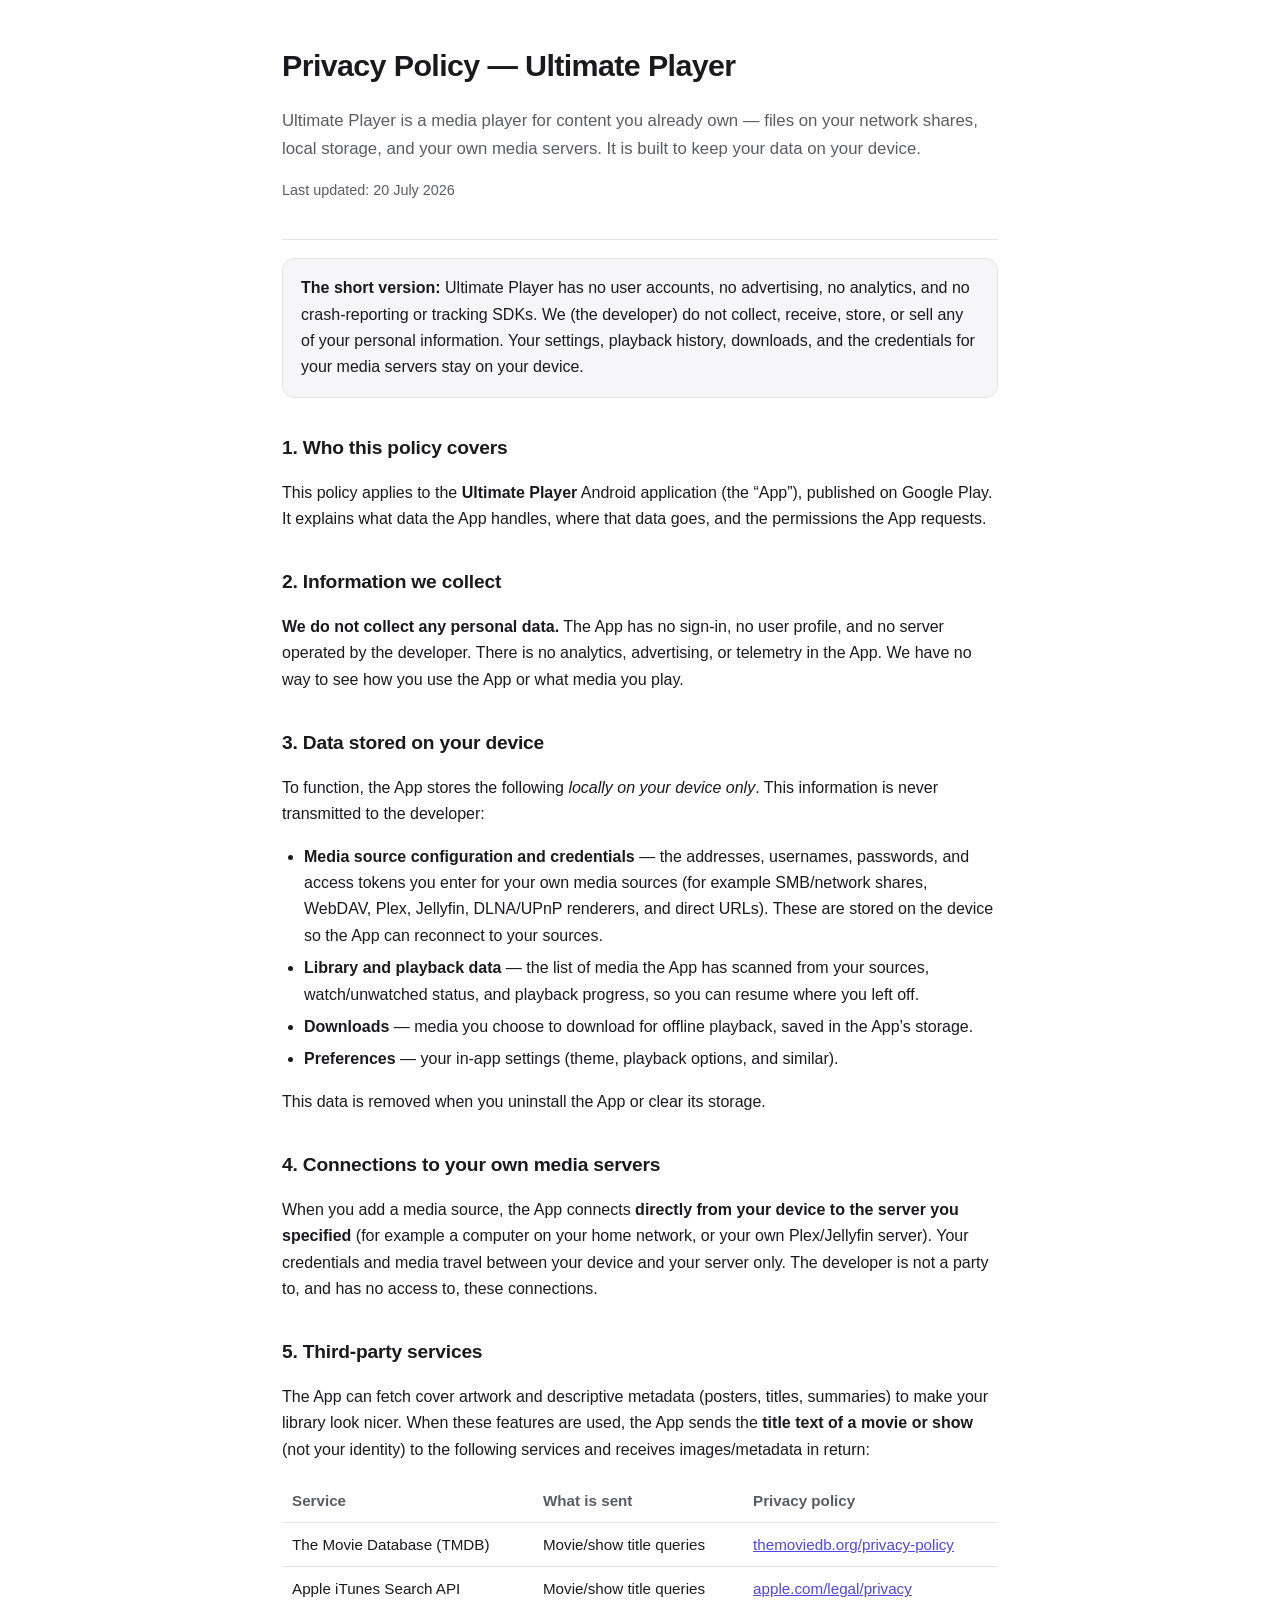
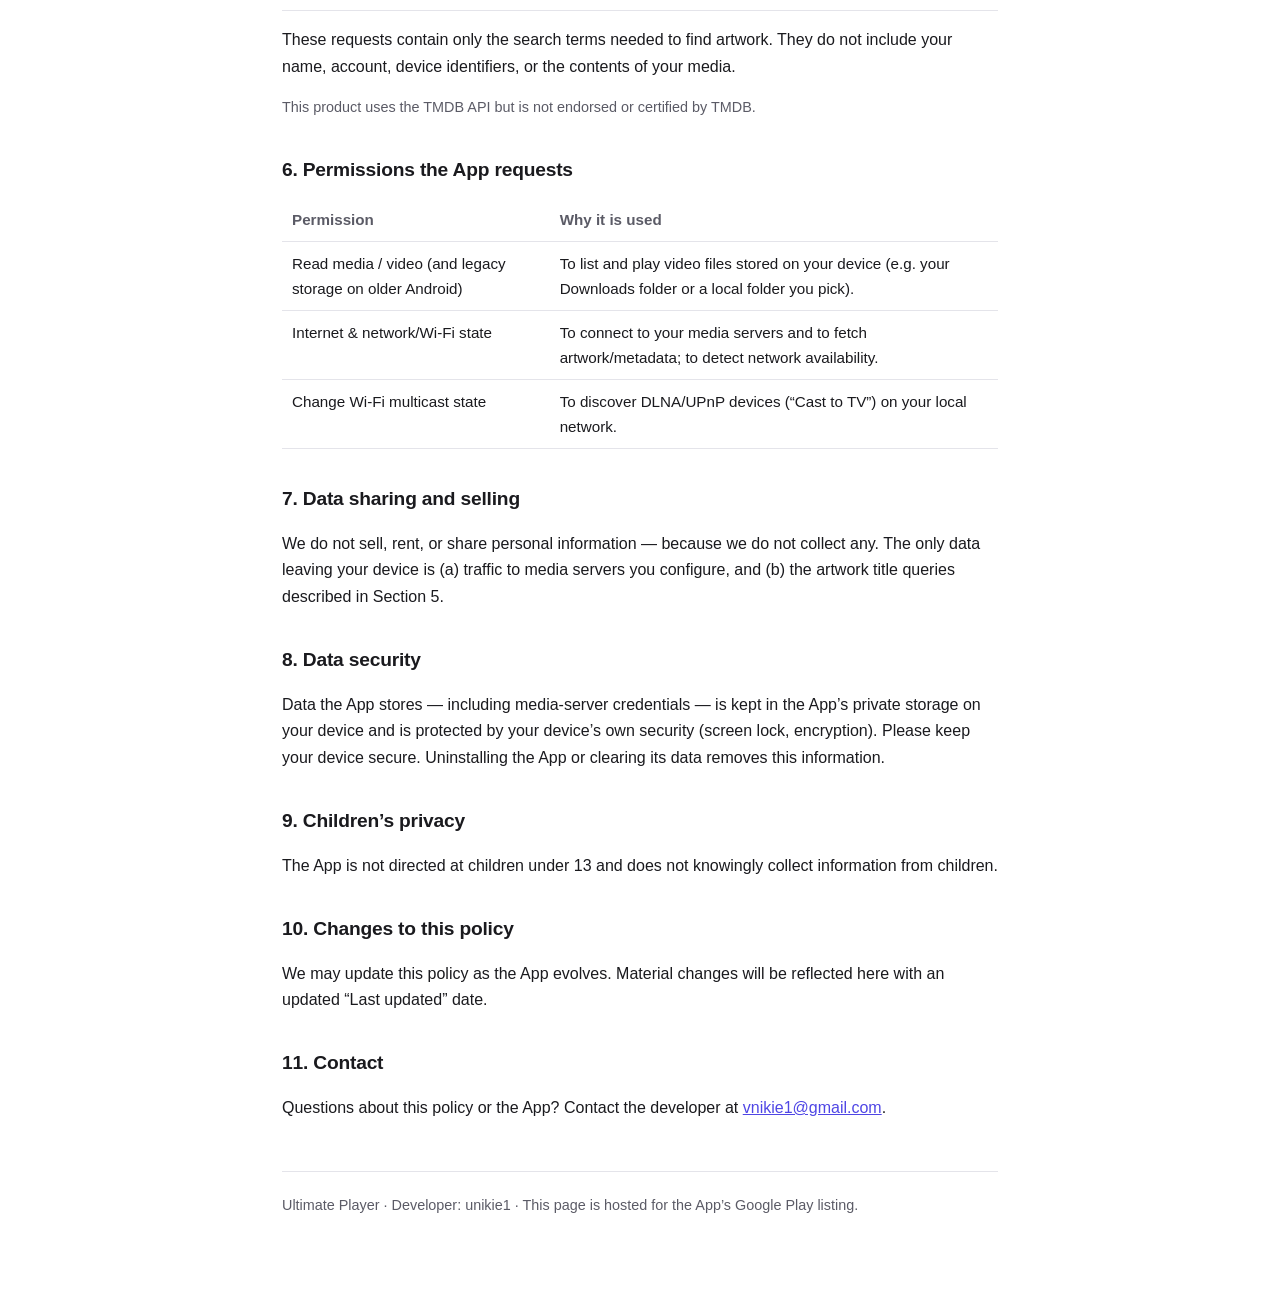
==== index.html @ 0bce978e "Add privacy policy page for Google Play Static privacy policy for the Ultimate Player Android app, h" ====
<!DOCTYPE html>
<html lang="en">
<head>
<meta charset="utf-8">
<meta name="viewport" content="width=device-width, initial-scale=1">
<title>Ultimate Player — Privacy Policy</title>
<style>
  :root {
    --bg: #ffffff; --fg: #1a1a1e; --muted: #5b5b66; --card: #f6f6f8;
    --border: #e4e4ea; --accent: #4f46e5; --accent-fg: #ffffff;
  }
  @media (prefers-color-scheme: dark) {
    :root {
      --bg: #0f0f12; --fg: #ececf1; --muted: #a0a0ad; --card: #1a1a20;
      --border: #2a2a33; --accent: #8b83ff; --accent-fg: #0f0f12;
    }
  }
  * { box-sizing: border-box; }
  html { -webkit-text-size-adjust: 100%; }
  body {
    margin: 0; background: var(--bg); color: var(--fg);
    font: 16px/1.65 -apple-system, BlinkMacSystemFont, "Segoe UI", Roboto, Helvetica, Arial, sans-serif;
  }
  .wrap { max-width: 760px; margin: 0 auto; padding: 40px 22px 80px; }
  header { border-bottom: 1px solid var(--border); padding-bottom: 22px; margin-bottom: 8px; }
  h1 { font-size: 1.9rem; margin: 0 0 6px; letter-spacing: -0.02em; }
  h2 { font-size: 1.2rem; margin: 34px 0 10px; letter-spacing: -0.01em; }
  h3 { font-size: 1.02rem; margin: 22px 0 6px; }
  p, li { color: var(--fg); }
  .lede { color: var(--muted); font-size: 1.05rem; }
  .meta { color: var(--muted); font-size: 0.9rem; margin-top: 10px; }
  a { color: var(--accent); }
  ul { padding-left: 22px; }
  li { margin: 6px 0; }
  .callout {
    background: var(--card); border: 1px solid var(--border); border-radius: 12px;
    padding: 16px 18px; margin: 18px 0;
  }
  .callout strong { color: var(--fg); }
  code { background: var(--card); border: 1px solid var(--border); border-radius: 5px; padding: 1px 6px; font-size: 0.88em; }
  footer { margin-top: 50px; padding-top: 22px; border-top: 1px solid var(--border); color: var(--muted); font-size: 0.9rem; }
  table { border-collapse: collapse; width: 100%; margin: 12px 0; font-size: 0.95rem; }
  th, td { text-align: left; padding: 9px 10px; border-bottom: 1px solid var(--border); vertical-align: top; }
  th { color: var(--muted); font-weight: 600; }
</style>
</head>
<body>
<div class="wrap">
  <header>
    <h1>Privacy Policy — Ultimate Player</h1>
    <p class="lede">Ultimate Player is a media player for content you already own — files on your
      network shares, local storage, and your own media servers. It is built to keep your data on
      your device.</p>
    <p class="meta">Last updated: 20 July 2026</p>
  </header>

  <div class="callout">
    <strong>The short version:</strong> Ultimate Player has no user accounts, no advertising, no
    analytics, and no crash-reporting or tracking SDKs. We (the developer) do not collect, receive,
    store, or sell any of your personal information. Your settings, playback history, downloads, and
    the credentials for your media servers stay on your device.
  </div>

  <h2>1. Who this policy covers</h2>
  <p>This policy applies to the <strong>Ultimate Player</strong> Android application (the “App”),
    published on Google Play. It explains what data the App handles, where that data goes, and the
    permissions the App requests.</p>

  <h2>2. Information we collect</h2>
  <p><strong>We do not collect any personal data.</strong> The App has no sign-in, no user profile,
    and no server operated by the developer. There is no analytics, advertising, or telemetry in the
    App. We have no way to see how you use the App or what media you play.</p>

  <h2>3. Data stored on your device</h2>
  <p>To function, the App stores the following <em>locally on your device only</em>. This information
    is never transmitted to the developer:</p>
  <ul>
    <li><strong>Media source configuration and credentials</strong> — the addresses, usernames,
      passwords, and access tokens you enter for your own media sources (for example SMB/network
      shares, WebDAV, Plex, Jellyfin, DLNA/UPnP renderers, and direct URLs). These are stored on the
      device so the App can reconnect to your sources.</li>
    <li><strong>Library and playback data</strong> — the list of media the App has scanned from your
      sources, watch/unwatched status, and playback progress, so you can resume where you left off.</li>
    <li><strong>Downloads</strong> — media you choose to download for offline playback, saved in the
      App’s storage.</li>
    <li><strong>Preferences</strong> — your in-app settings (theme, playback options, and similar).</li>
  </ul>
  <p>This data is removed when you uninstall the App or clear its storage.</p>

  <h2>4. Connections to your own media servers</h2>
  <p>When you add a media source, the App connects <strong>directly from your device to the server
    you specified</strong> (for example a computer on your home network, or your own Plex/Jellyfin
    server). Your credentials and media travel between your device and your server only. The developer
    is not a party to, and has no access to, these connections.</p>

  <h2>5. Third-party services</h2>
  <p>The App can fetch cover artwork and descriptive metadata (posters, titles, summaries) to make
    your library look nicer. When these features are used, the App sends the <strong>title text of a
    movie or show</strong> (not your identity) to the following services and receives images/metadata
    in return:</p>
  <table>
    <tr><th>Service</th><th>What is sent</th><th>Privacy policy</th></tr>
    <tr>
      <td>The Movie Database (TMDB)</td>
      <td>Movie/show title queries</td>
      <td><a href="https://www.themoviedb.org/privacy-policy" rel="noopener">themoviedb.org/privacy-policy</a></td>
    </tr>
    <tr>
      <td>Apple iTunes Search API</td>
      <td>Movie/show title queries</td>
      <td><a href="https://www.apple.com/legal/privacy/" rel="noopener">apple.com/legal/privacy</a></td>
    </tr>
  </table>
  <p>These requests contain only the search terms needed to find artwork. They do not include your
    name, account, device identifiers, or the contents of your media.</p>
  <p class="meta">This product uses the TMDB API but is not endorsed or certified by TMDB.</p>

  <h2>6. Permissions the App requests</h2>
  <table>
    <tr><th>Permission</th><th>Why it is used</th></tr>
    <tr><td>Read media / video (and legacy storage on older Android)</td>
      <td>To list and play video files stored on your device (e.g. your Downloads folder or a local folder you pick).</td></tr>
    <tr><td>Internet &amp; network/Wi-Fi state</td>
      <td>To connect to your media servers and to fetch artwork/metadata; to detect network availability.</td></tr>
    <tr><td>Change Wi-Fi multicast state</td>
      <td>To discover DLNA/UPnP devices (“Cast to TV”) on your local network.</td></tr>
  </table>

  <h2>7. Data sharing and selling</h2>
  <p>We do not sell, rent, or share personal information — because we do not collect any. The only
    data leaving your device is (a) traffic to media servers you configure, and (b) the artwork title
    queries described in Section 5.</p>

  <h2>8. Data security</h2>
  <p>Data the App stores — including media-server credentials — is kept in the App’s private storage
    on your device and is protected by your device’s own security (screen lock, encryption). Please
    keep your device secure. Uninstalling the App or clearing its data removes this information.</p>

  <h2>9. Children’s privacy</h2>
  <p>The App is not directed at children under 13 and does not knowingly collect information from
    children.</p>

  <h2>10. Changes to this policy</h2>
  <p>We may update this policy as the App evolves. Material changes will be reflected here with an
    updated “Last updated” date.</p>

  <h2>11. Contact</h2>
  <p>Questions about this policy or the App? Contact the developer at
    <a href="mailto:vnikie1@gmail.com">vnikie1@gmail.com</a>.</p>

  <footer>
    Ultimate Player · Developer: unikie1 · This page is hosted for the App’s Google Play listing.
  </footer>
</div>
</body>
</html>
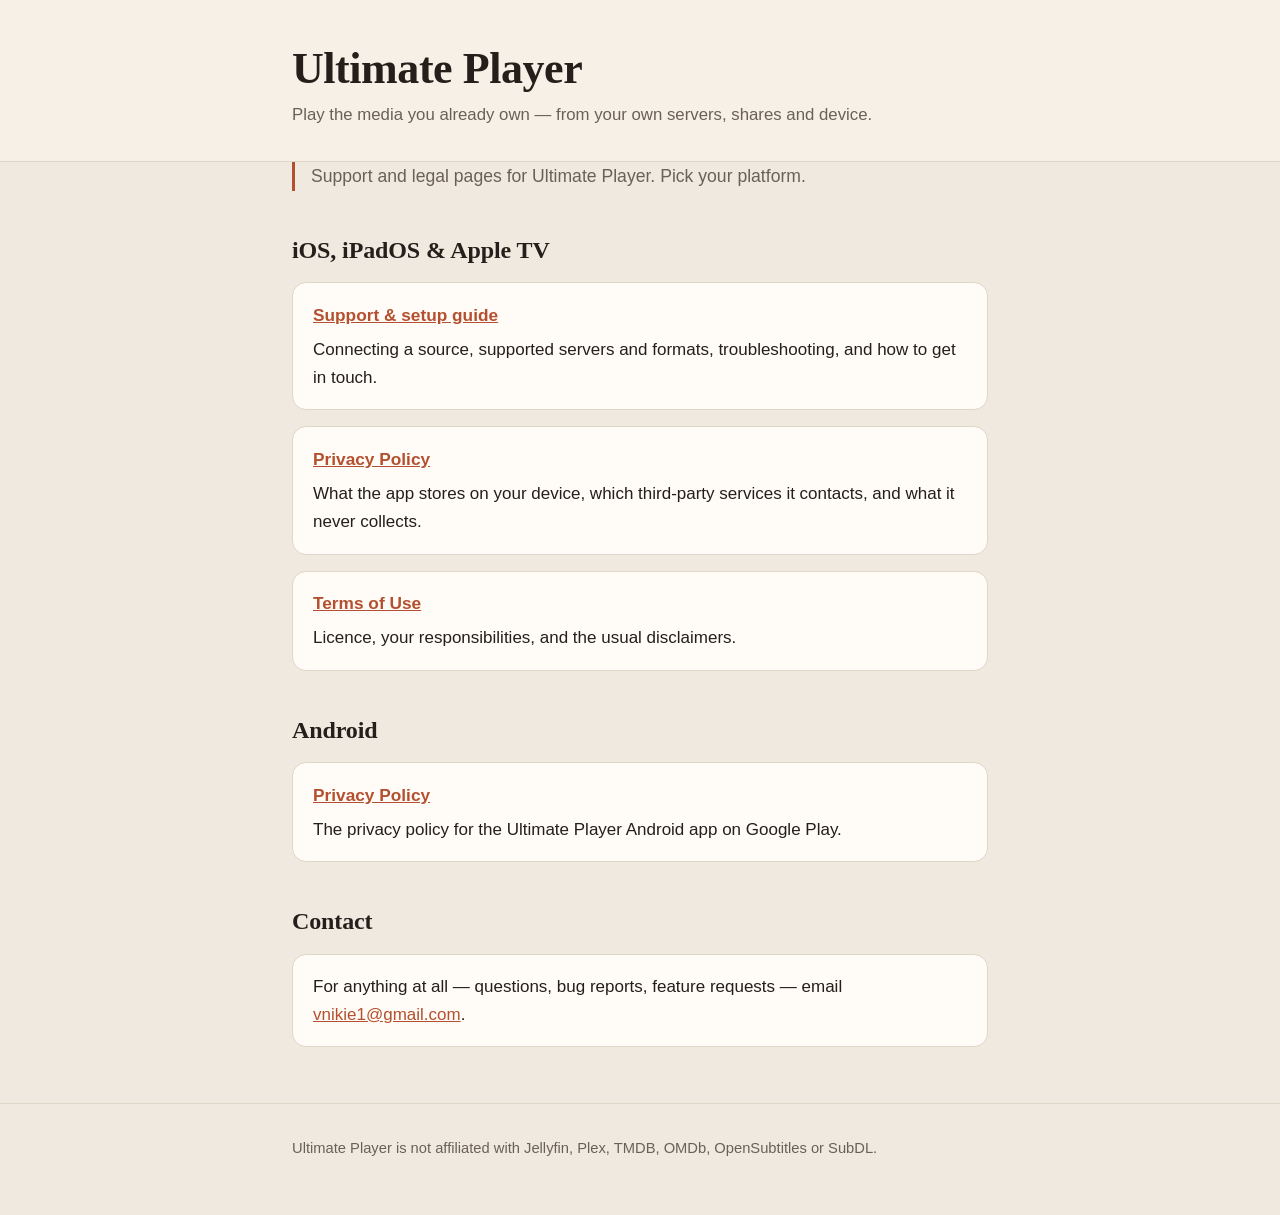
==== commit f7db0121: "Restructure as a multi-platform hub; add iOS support, privacy and terms The repo served a single pag" ====
--- a/index.html
+++ b/index.html
@@ -3,154 +3,62 @@
 <head>
 <meta charset="utf-8">
 <meta name="viewport" content="width=device-width, initial-scale=1">
-<title>Ultimate Player — Privacy Policy</title>
-<style>
-  :root {
-    --bg: #ffffff; --fg: #1a1a1e; --muted: #5b5b66; --card: #f6f6f8;
-    --border: #e4e4ea; --accent: #4f46e5; --accent-fg: #ffffff;
-  }
-  @media (prefers-color-scheme: dark) {
-    :root {
-      --bg: #0f0f12; --fg: #ececf1; --muted: #a0a0ad; --card: #1a1a20;
-      --border: #2a2a33; --accent: #8b83ff; --accent-fg: #0f0f12;
-    }
-  }
-  * { box-sizing: border-box; }
-  html { -webkit-text-size-adjust: 100%; }
-  body {
-    margin: 0; background: var(--bg); color: var(--fg);
-    font: 16px/1.65 -apple-system, BlinkMacSystemFont, "Segoe UI", Roboto, Helvetica, Arial, sans-serif;
-  }
-  .wrap { max-width: 760px; margin: 0 auto; padding: 40px 22px 80px; }
-  header { border-bottom: 1px solid var(--border); padding-bottom: 22px; margin-bottom: 8px; }
-  h1 { font-size: 1.9rem; margin: 0 0 6px; letter-spacing: -0.02em; }
-  h2 { font-size: 1.2rem; margin: 34px 0 10px; letter-spacing: -0.01em; }
-  h3 { font-size: 1.02rem; margin: 22px 0 6px; }
-  p, li { color: var(--fg); }
-  .lede { color: var(--muted); font-size: 1.05rem; }
-  .meta { color: var(--muted); font-size: 0.9rem; margin-top: 10px; }
-  a { color: var(--accent); }
-  ul { padding-left: 22px; }
-  li { margin: 6px 0; }
-  .callout {
-    background: var(--card); border: 1px solid var(--border); border-radius: 12px;
-    padding: 16px 18px; margin: 18px 0;
-  }
-  .callout strong { color: var(--fg); }
-  code { background: var(--card); border: 1px solid var(--border); border-radius: 5px; padding: 1px 6px; font-size: 0.88em; }
-  footer { margin-top: 50px; padding-top: 22px; border-top: 1px solid var(--border); color: var(--muted); font-size: 0.9rem; }
-  table { border-collapse: collapse; width: 100%; margin: 12px 0; font-size: 0.95rem; }
-  th, td { text-align: left; padding: 9px 10px; border-bottom: 1px solid var(--border); vertical-align: top; }
-  th { color: var(--muted); font-weight: 600; }
-</style>
+<title>Ultimate Player — Support &amp; Legal</title>
+<meta name="description" content="Support, privacy policy and terms for Ultimate Player on iOS, iPadOS, Apple TV and Android.">
+<link rel="stylesheet" href="styles.css">
 </head>
 <body>
-<div class="wrap">
-  <header>
-    <h1>Privacy Policy — Ultimate Player</h1>
-    <p class="lede">Ultimate Player is a media player for content you already own — files on your
-      network shares, local storage, and your own media servers. It is built to keep your data on
-      your device.</p>
-    <p class="meta">Last updated: 20 July 2026</p>
-  </header>
 
-  <div class="callout">
-    <strong>The short version:</strong> Ultimate Player has no user accounts, no advertising, no
-    analytics, and no crash-reporting or tracking SDKs. We (the developer) do not collect, receive,
-    store, or sell any of your personal information. Your settings, playback history, downloads, and
-    the credentials for your media servers stay on your device.
+<header class="site">
+  <div class="wrap">
+    <h1>Ultimate Player</h1>
+    <p class="tagline">Play the media you already own — from your own servers, shares and device.</p>
+  </div>
+</header>
+
+<main class="wrap">
+
+  <p class="lede">Support and legal pages for Ultimate Player. Pick your platform.</p>
+
+  <h2>iOS, iPadOS &amp; Apple TV</h2>
+
+  <div class="card">
+    <h3><a href="ios/support.html">Support &amp; setup guide</a></h3>
+    <p>Connecting a source, supported servers and formats, troubleshooting, and how to get in touch.</p>
   </div>
 
-  <h2>1. Who this policy covers</h2>
-  <p>This policy applies to the <strong>Ultimate Player</strong> Android application (the “App”),
-    published on Google Play. It explains what data the App handles, where that data goes, and the
-    permissions the App requests.</p>
+  <div class="card">
+    <h3><a href="ios/privacy.html">Privacy Policy</a></h3>
+    <p>What the app stores on your device, which third-party services it contacts, and what it never
+      collects.</p>
+  </div>
 
-  <h2>2. Information we collect</h2>
-  <p><strong>We do not collect any personal data.</strong> The App has no sign-in, no user profile,
-    and no server operated by the developer. There is no analytics, advertising, or telemetry in the
-    App. We have no way to see how you use the App or what media you play.</p>
+  <div class="card">
+    <h3><a href="ios/terms.html">Terms of Use</a></h3>
+    <p>Licence, your responsibilities, and the usual disclaimers.</p>
+  </div>
 
-  <h2>3. Data stored on your device</h2>
-  <p>To function, the App stores the following <em>locally on your device only</em>. This information
-    is never transmitted to the developer:</p>
-  <ul>
-    <li><strong>Media source configuration and credentials</strong> — the addresses, usernames,
-      passwords, and access tokens you enter for your own media sources (for example SMB/network
-      shares, WebDAV, Plex, Jellyfin, DLNA/UPnP renderers, and direct URLs). These are stored on the
-      device so the App can reconnect to your sources.</li>
-    <li><strong>Library and playback data</strong> — the list of media the App has scanned from your
-      sources, watch/unwatched status, and playback progress, so you can resume where you left off.</li>
-    <li><strong>Downloads</strong> — media you choose to download for offline playback, saved in the
-      App’s storage.</li>
-    <li><strong>Preferences</strong> — your in-app settings (theme, playback options, and similar).</li>
-  </ul>
-  <p>This data is removed when you uninstall the App or clear its storage.</p>
+  <h2>Android</h2>
 
-  <h2>4. Connections to your own media servers</h2>
-  <p>When you add a media source, the App connects <strong>directly from your device to the server
-    you specified</strong> (for example a computer on your home network, or your own Plex/Jellyfin
-    server). Your credentials and media travel between your device and your server only. The developer
-    is not a party to, and has no access to, these connections.</p>
+  <div class="card">
+    <h3><a href="android-privacy.html">Privacy Policy</a></h3>
+    <p>The privacy policy for the Ultimate Player Android app on Google Play.</p>
+  </div>
 
-  <h2>5. Third-party services</h2>
-  <p>The App can fetch cover artwork and descriptive metadata (posters, titles, summaries) to make
-    your library look nicer. When these features are used, the App sends the <strong>title text of a
-    movie or show</strong> (not your identity) to the following services and receives images/metadata
-    in return:</p>
-  <table>
-    <tr><th>Service</th><th>What is sent</th><th>Privacy policy</th></tr>
-    <tr>
-      <td>The Movie Database (TMDB)</td>
-      <td>Movie/show title queries</td>
-      <td><a href="https://www.themoviedb.org/privacy-policy" rel="noopener">themoviedb.org/privacy-policy</a></td>
-    </tr>
-    <tr>
-      <td>Apple iTunes Search API</td>
-      <td>Movie/show title queries</td>
-      <td><a href="https://www.apple.com/legal/privacy/" rel="noopener">apple.com/legal/privacy</a></td>
-    </tr>
-  </table>
-  <p>These requests contain only the search terms needed to find artwork. They do not include your
-    name, account, device identifiers, or the contents of your media.</p>
-  <p class="meta">This product uses the TMDB API but is not endorsed or certified by TMDB.</p>
+  <h2>Contact</h2>
 
-  <h2>6. Permissions the App requests</h2>
-  <table>
-    <tr><th>Permission</th><th>Why it is used</th></tr>
-    <tr><td>Read media / video (and legacy storage on older Android)</td>
-      <td>To list and play video files stored on your device (e.g. your Downloads folder or a local folder you pick).</td></tr>
-    <tr><td>Internet &amp; network/Wi-Fi state</td>
-      <td>To connect to your media servers and to fetch artwork/metadata; to detect network availability.</td></tr>
-    <tr><td>Change Wi-Fi multicast state</td>
-      <td>To discover DLNA/UPnP devices (“Cast to TV”) on your local network.</td></tr>
-  </table>
+  <div class="card">
+    <p>For anything at all — questions, bug reports, feature requests — email
+      <a href="mailto:vnikie1@gmail.com">vnikie1@gmail.com</a>.</p>
+  </div>
 
-  <h2>7. Data sharing and selling</h2>
-  <p>We do not sell, rent, or share personal information — because we do not collect any. The only
-    data leaving your device is (a) traffic to media servers you configure, and (b) the artwork title
-    queries described in Section 5.</p>
+</main>
 
-  <h2>8. Data security</h2>
-  <p>Data the App stores — including media-server credentials — is kept in the App’s private storage
-    on your device and is protected by your device’s own security (screen lock, encryption). Please
-    keep your device secure. Uninstalling the App or clearing its data removes this information.</p>
+<footer class="site">
+  <div class="wrap">
+    <p>Ultimate Player is not affiliated with Jellyfin, Plex, TMDB, OMDb, OpenSubtitles or SubDL.</p>
+  </div>
+</footer>
 
-  <h2>9. Children’s privacy</h2>
-  <p>The App is not directed at children under 13 and does not knowingly collect information from
-    children.</p>
-
-  <h2>10. Changes to this policy</h2>
-  <p>We may update this policy as the App evolves. Material changes will be reflected here with an
-    updated “Last updated” date.</p>
-
-  <h2>11. Contact</h2>
-  <p>Questions about this policy or the App? Contact the developer at
-    <a href="mailto:vnikie1@gmail.com">vnikie1@gmail.com</a>.</p>
-
-  <footer>
-    Ultimate Player · Developer: unikie1 · This page is hosted for the App’s Google Play listing.
-  </footer>
-</div>
 </body>
 </html>
--- a/styles.css
+++ b/styles.css
@@ -0,0 +1,156 @@
+/* Ultimate Player support site — palette taken from the app's design tokens
+   (Accent.primary #C65F3F, warm cream surfaces). No external fonts or scripts:
+   a privacy page that phones home to a CDN would be a poor look. */
+
+:root {
+  --accent: #b4502f;
+  --accent-bright: #c65f3f;
+  --bg: #efe9df;
+  --bg-tint: #f6f0e6;
+  --surface: #fffbf6;
+  --outline: #e0d6c7;
+  --text: #241f1b;
+  --text-dim: #6b6058;
+  --radius: 14px;
+  --maxw: 46rem;
+}
+
+@media (prefers-color-scheme: dark) {
+  :root {
+    --accent: #d8935a;
+    --accent-bright: #e0a978;
+    --bg: #16130f;
+    --bg-tint: #1c1815;
+    --surface: #221d19;
+    --outline: #362e27;
+    --text: #f2ece4;
+    --text-dim: #a89d92;
+  }
+}
+
+* { box-sizing: border-box; }
+
+html { -webkit-text-size-adjust: 100%; }
+
+body {
+  margin: 0;
+  background: var(--bg);
+  color: var(--text);
+  font-family: -apple-system, BlinkMacSystemFont, "Segoe UI", Roboto, Helvetica, Arial, sans-serif;
+  font-size: 17px;
+  line-height: 1.65;
+}
+
+.wrap { max-width: var(--maxw); margin: 0 auto; padding: 0 1.25rem; }
+
+/* Header */
+
+header.site {
+  background: var(--bg-tint);
+  border-bottom: 1px solid var(--outline);
+  padding: 2.75rem 0 2rem;
+}
+
+header.site h1 {
+  font-family: Iowan Old Style, Palatino, "Palatino Linotype", Georgia, serif;
+  font-size: clamp(2rem, 6vw, 2.75rem);
+  line-height: 1.15;
+  margin: 0 0 0.4rem;
+  letter-spacing: -0.01em;
+}
+
+header.site p.tagline { margin: 0; color: var(--text-dim); font-size: 1.05rem; }
+
+nav.site { margin-top: 1.5rem; display: flex; flex-wrap: wrap; gap: 0.5rem; }
+
+nav.site a {
+  display: inline-block;
+  padding: 0.4rem 0.9rem;
+  border: 1px solid var(--outline);
+  border-radius: 999px;
+  background: var(--surface);
+  color: var(--text);
+  text-decoration: none;
+  font-size: 0.92rem;
+  font-weight: 600;
+}
+
+nav.site a:hover { border-color: var(--accent); color: var(--accent); }
+nav.site a[aria-current="page"] { background: var(--accent); border-color: var(--accent); color: #fff; }
+
+/* Content */
+
+main { padding: 2.5rem 0 1rem; }
+
+h2 {
+  font-family: Iowan Old Style, Palatino, "Palatino Linotype", Georgia, serif;
+  font-size: 1.5rem;
+  margin: 2.5rem 0 0.75rem;
+  letter-spacing: -0.005em;
+}
+
+h2:first-child { margin-top: 0; }
+
+h3 { font-size: 1.08rem; margin: 1.75rem 0 0.4rem; }
+
+p, ul, ol { margin: 0 0 1rem; }
+ul, ol { padding-left: 1.35rem; }
+li { margin-bottom: 0.4rem; }
+
+a { color: var(--accent); }
+a:hover { color: var(--accent-bright); }
+
+code {
+  background: var(--surface);
+  border: 1px solid var(--outline);
+  border-radius: 5px;
+  padding: 0.1em 0.4em;
+  font-size: 0.88em;
+}
+
+.card {
+  background: var(--surface);
+  border: 1px solid var(--outline);
+  border-radius: var(--radius);
+  padding: 1.1rem 1.25rem;
+  margin: 0 0 1rem;
+}
+
+.card h3 { margin-top: 0; }
+.card > :last-child { margin-bottom: 0; }
+
+.lede {
+  font-size: 1.1rem;
+  color: var(--text-dim);
+  border-left: 3px solid var(--accent);
+  padding-left: 1rem;
+  margin-bottom: 2rem;
+}
+
+.updated { color: var(--text-dim); font-size: 0.9rem; margin-bottom: 2rem; }
+
+/* Summary table on the privacy page */
+
+table { border-collapse: collapse; width: 100%; margin: 0 0 1.5rem; font-size: 0.95rem; }
+th, td { text-align: left; padding: 0.6rem 0.7rem; border-bottom: 1px solid var(--outline); vertical-align: top; }
+th { font-weight: 600; }
+thead th { border-bottom-width: 2px; }
+
+.table-scroll { overflow-x: auto; -webkit-overflow-scrolling: touch; }
+
+.yes { color: #4e9a5b; font-weight: 600; }
+.no { color: var(--accent-bright); font-weight: 600; }
+
+/* Footer */
+
+footer.site {
+  border-top: 1px solid var(--outline);
+  margin-top: 3.5rem;
+  padding: 2rem 0 3rem;
+  color: var(--text-dim);
+  font-size: 0.92rem;
+}
+
+footer.site a { color: var(--text-dim); }
+footer.site a:hover { color: var(--accent); }
+footer.site p { margin: 0 0 0.4rem; }
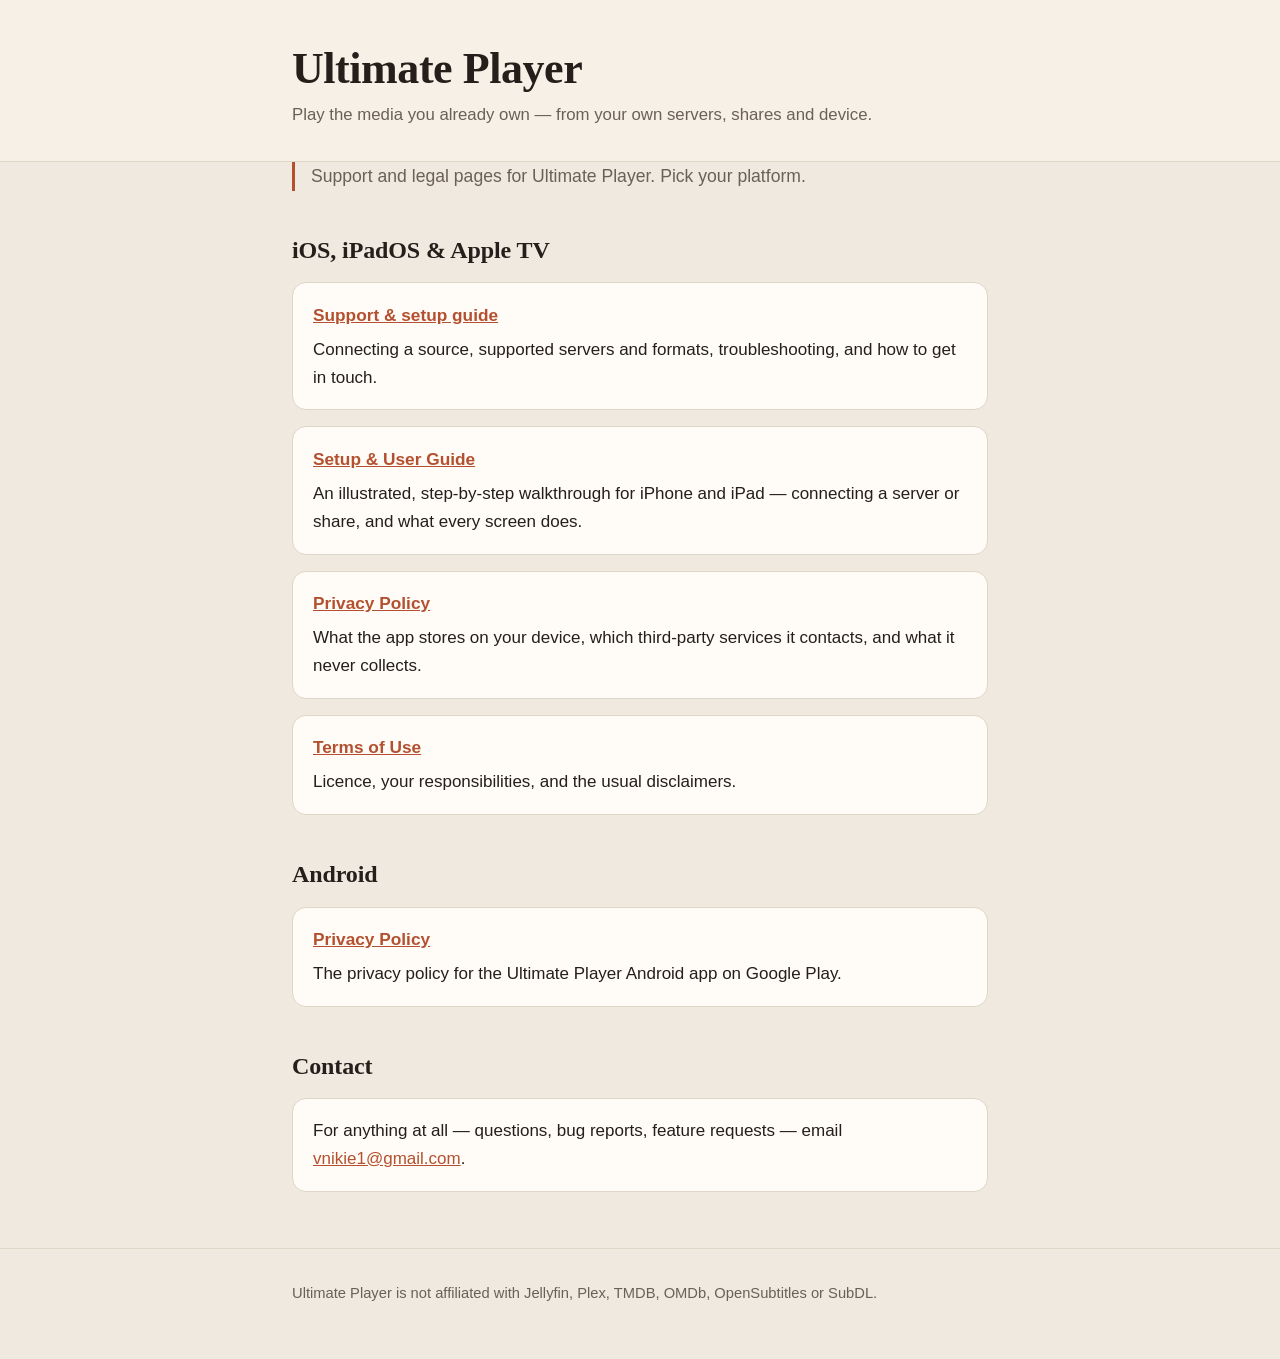
==== commit 6f6e0a3b: "Add an illustrated setup and user guide for iPhone and iPad The support page explained connecting a " ====
--- a/index.html
+++ b/index.html
@@ -25,6 +25,12 @@
   <div class="card">
     <h3><a href="ios/support.html">Support &amp; setup guide</a></h3>
     <p>Connecting a source, supported servers and formats, troubleshooting, and how to get in touch.</p>
+  </div>
+
+  <div class="card">
+    <h3><a href="ios/guide.html">Setup &amp; User Guide</a></h3>
+    <p>An illustrated, step-by-step walkthrough for iPhone and iPad — connecting a server or share, and what
+      every screen does.</p>
   </div>
 
   <div class="card">
--- a/styles.css
+++ b/styles.css
@@ -141,6 +141,98 @@
 .yes { color: #4e9a5b; font-weight: 600; }
 .no { color: var(--accent-bright); font-weight: 600; }
 
+/* Illustrated guide — screenshots and numbered steps.
+   The guide runs wider than the text pages: a phone screenshot beside its instructions needs more than
+   46rem, and iPad shots are wider still. Everything below is scoped to .guide so the text-only pages keep
+   their original measure. */
+
+.guide { max-width: 62rem; }
+
+.step {
+  display: grid;
+  grid-template-columns: minmax(0, 1fr) 15rem;
+  gap: 1.5rem 2rem;
+  /* Centred, not top-aligned: a phone screenshot is far taller than three lines of instructions, and
+     top-aligning left a tall void under every short step. */
+  align-items: center;
+  margin: 0 0 2.5rem;
+}
+
+/* Wide shots (iPad, the landscape player) get the full column instead of a narrow phone slot. */
+.step.wide { grid-template-columns: minmax(0, 1fr); }
+.step.wide .shot { max-width: 100%; }
+
+.step > .body > :first-child { margin-top: 0; }
+.step > .body > :last-child { margin-bottom: 0; }
+
+figure.shot { margin: 0; }
+
+figure.shot img {
+  display: block;
+  /* Capped so a portrait phone screenshot can't run to 520px and stretch the page — it scales down and
+     centres in its column instead. Landscape shots are well under the cap and are unaffected. */
+  width: auto;
+  max-width: 100%;
+  max-height: 30rem;
+  height: auto;
+  margin: 0 auto;
+  border-radius: 12px;
+  border: 1px solid var(--outline);
+  /* Screenshots are photographs of a UI, not diagrams — a little lift stops them sitting flat on the page. */
+  box-shadow: 0 6px 20px rgb(0 0 0 / 0.10);
+  background: var(--surface);
+}
+
+figure.shot figcaption {
+  margin-top: 0.5rem;
+  color: var(--text-dim);
+  font-size: 0.86rem;
+  line-height: 1.45;
+}
+
+/* A row of two or three shots that belong together (e.g. before / after). */
+.shot-row {
+  display: grid;
+  grid-template-columns: repeat(auto-fit, minmax(13rem, 1fr));
+  gap: 1.25rem;
+  margin: 0 0 2rem;
+}
+
+/* Numbered step badge, so a long setup flow stays countable. */
+.step .num {
+  display: inline-flex;
+  align-items: center;
+  justify-content: center;
+  width: 1.6rem; height: 1.6rem;
+  border-radius: 999px;
+  background: var(--accent);
+  color: #fff;
+  font-size: 0.9rem;
+  font-weight: 700;
+  margin-right: 0.5rem;
+  flex: none;
+}
+
+.step h3 { display: flex; align-items: center; margin-top: 0; }
+
+/* Callout for the things support tickets are actually about. */
+.note {
+  border-left: 3px solid var(--accent);
+  background: var(--bg-tint);
+  border-radius: 0 var(--radius) var(--radius) 0;
+  padding: 0.9rem 1.1rem;
+  margin: 0 0 1.25rem;
+}
+.note > :first-child { margin-top: 0; }
+.note > :last-child { margin-bottom: 0; }
+.note strong { color: var(--accent); }
+
+/* On a phone the two-column step collapses; the screenshot goes first so you see it before the words. */
+@media (max-width: 46rem) {
+  .step { grid-template-columns: minmax(0, 1fr); }
+  figure.shot { max-width: 20rem; margin: 0 auto; }
+}
+
 /* Footer */
 
 footer.site {
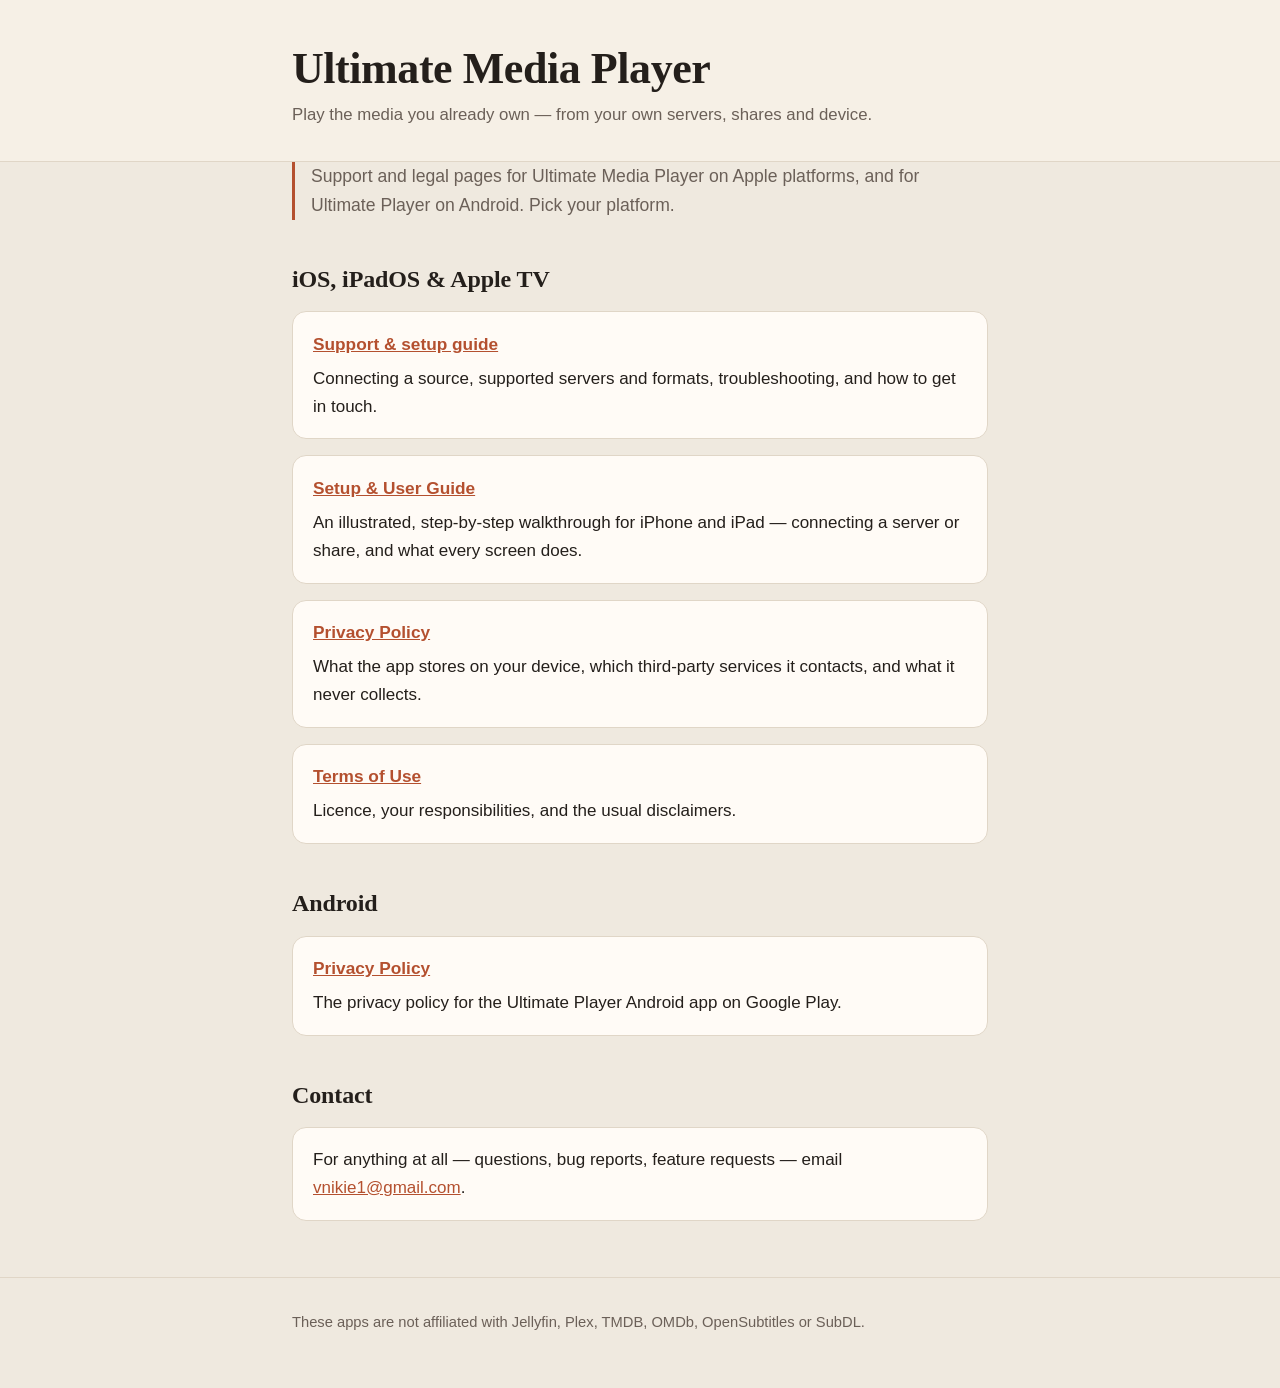
==== commit 43c47501: "Rename the Apple app to Ultimate Media Player The App Store listing is now "Ultimate Media Player", " ====
--- a/index.html
+++ b/index.html
@@ -3,22 +3,23 @@
 <head>
 <meta charset="utf-8">
 <meta name="viewport" content="width=device-width, initial-scale=1">
-<title>Ultimate Player — Support &amp; Legal</title>
-<meta name="description" content="Support, privacy policy and terms for Ultimate Player on iOS, iPadOS, Apple TV and Android.">
+<title>Ultimate Media Player — Support &amp; Legal</title>
+<meta name="description" content="Support, privacy policy and terms for Ultimate Media Player on iOS, iPadOS and Apple TV, and for Ultimate Player on Android.">
 <link rel="stylesheet" href="styles.css">
 </head>
 <body>
 
 <header class="site">
   <div class="wrap">
-    <h1>Ultimate Player</h1>
+    <h1>Ultimate Media Player</h1>
     <p class="tagline">Play the media you already own — from your own servers, shares and device.</p>
   </div>
 </header>
 
 <main class="wrap">
 
-  <p class="lede">Support and legal pages for Ultimate Player. Pick your platform.</p>
+  <p class="lede">Support and legal pages for Ultimate Media Player on Apple platforms, and for Ultimate
+    Player on Android. Pick your platform.</p>
 
   <h2>iOS, iPadOS &amp; Apple TV</h2>
 
@@ -62,7 +63,7 @@
 
 <footer class="site">
   <div class="wrap">
-    <p>Ultimate Player is not affiliated with Jellyfin, Plex, TMDB, OMDb, OpenSubtitles or SubDL.</p>
+    <p>These apps are not affiliated with Jellyfin, Plex, TMDB, OMDb, OpenSubtitles or SubDL.</p>
   </div>
 </footer>
 
--- a/styles.css
+++ b/styles.css
@@ -1,4 +1,4 @@
-/* Ultimate Player support site — palette taken from the app's design tokens
+/* Ultimate Media Player support site — palette taken from the app's design tokens
    (Accent.primary #C65F3F, warm cream surfaces). No external fonts or scripts:
    a privacy page that phones home to a CDN would be a poor look. */
 
@@ -246,3 +246,11 @@
 footer.site a { color: var(--text-dim); }
 footer.site a:hover { color: var(--accent); }
 footer.site p { margin: 0 0 0.4rem; }
+
+/* Guide index — three device sections, so a reader can jump straight to their hardware. */
+.card.toc p { margin-bottom: 0.6rem; }
+.card.toc p:last-child { margin-bottom: 0; }
+.card.toc a { font-weight: 600; }
+
+/* Anchored headings shouldn't hide under nothing — give jump targets a little breathing room. */
+h2[id] { scroll-margin-top: 1rem; }
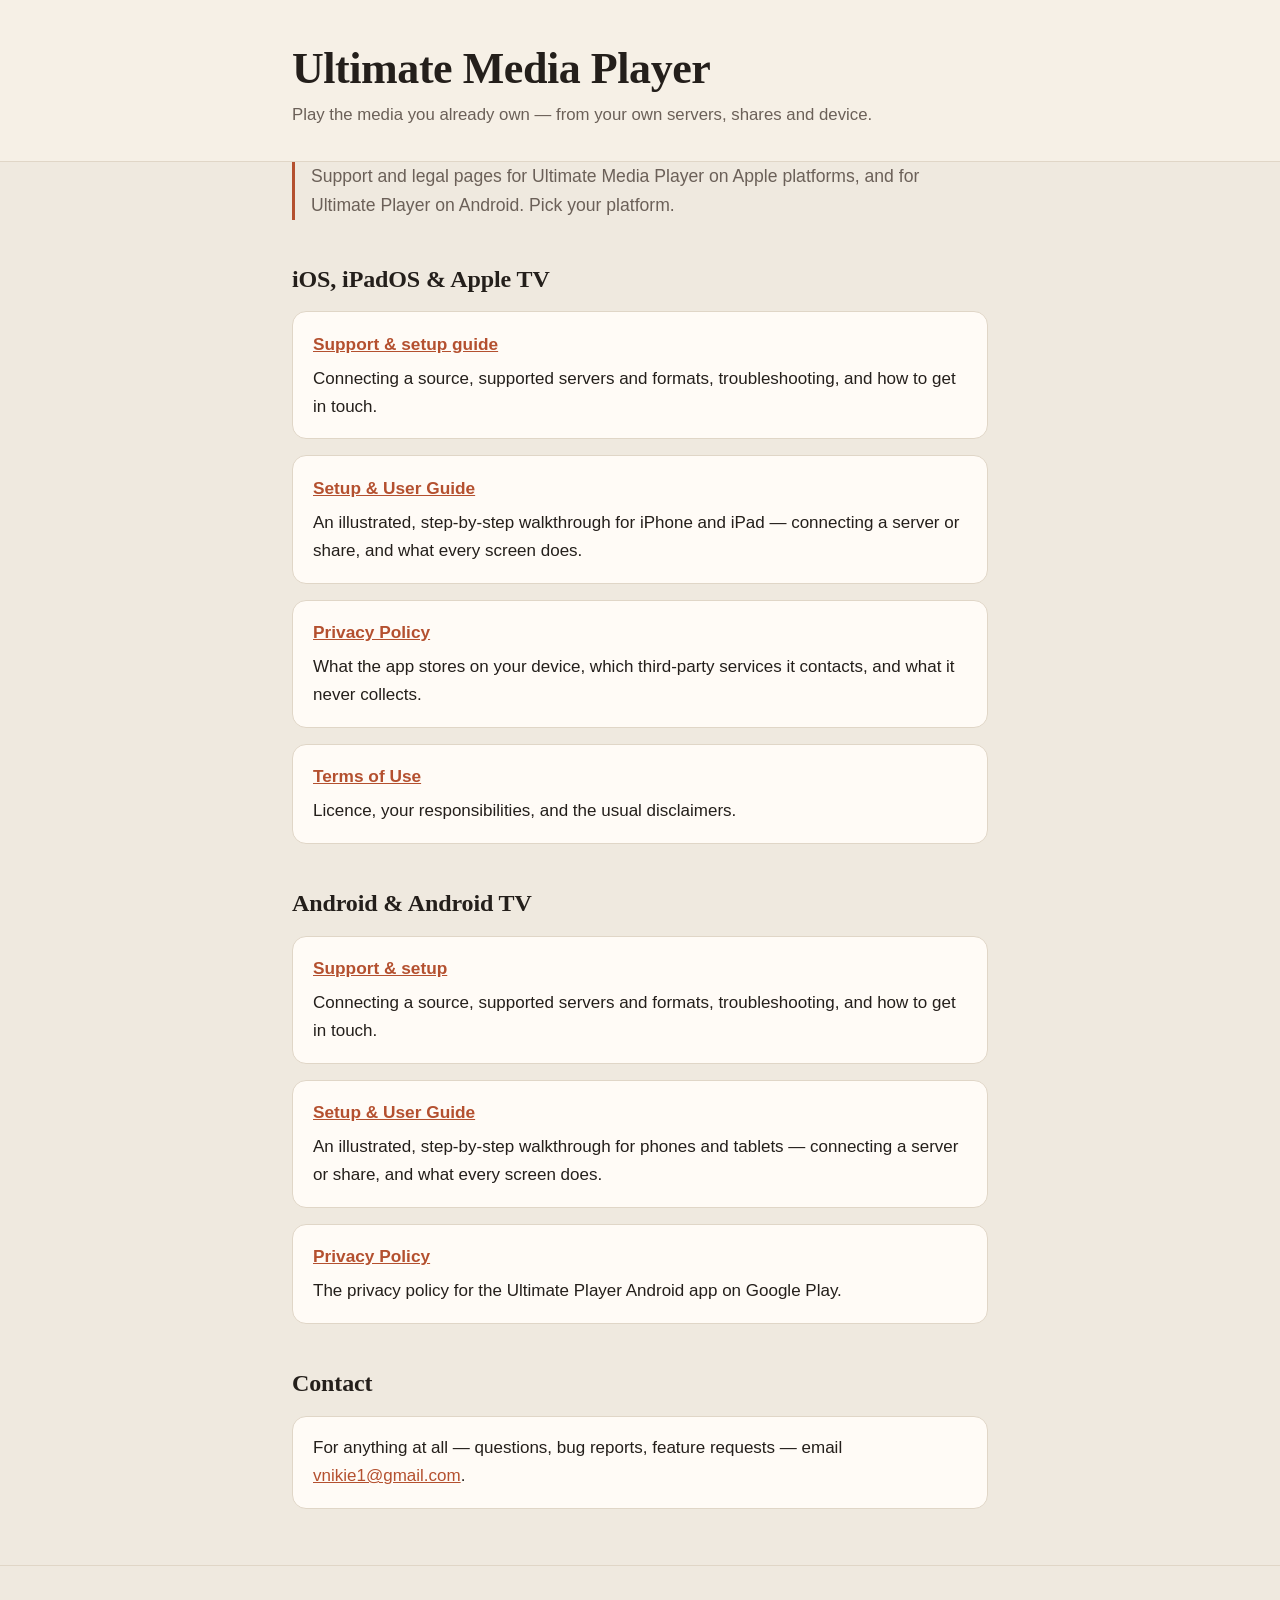
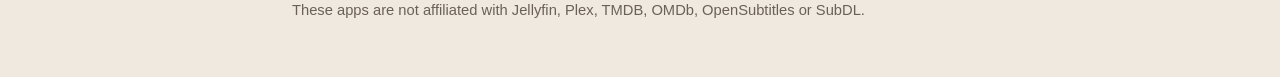
==== commit 2529c58a: "Add an illustrated setup and user guide for Android Mirrors the structure of the iOS guide, for the " ====
--- a/index.html
+++ b/index.html
@@ -45,7 +45,18 @@
     <p>Licence, your responsibilities, and the usual disclaimers.</p>
   </div>
 
-  <h2>Android</h2>
+  <h2>Android &amp; Android TV</h2>
+
+  <div class="card">
+    <h3><a href="android/support.html">Support &amp; setup</a></h3>
+    <p>Connecting a source, supported servers and formats, troubleshooting, and how to get in touch.</p>
+  </div>
+
+  <div class="card">
+    <h3><a href="android/guide.html">Setup &amp; User Guide</a></h3>
+    <p>An illustrated, step-by-step walkthrough for phones and tablets — connecting a server or share,
+      and what every screen does.</p>
+  </div>
 
   <div class="card">
     <h3><a href="android-privacy.html">Privacy Policy</a></h3>
